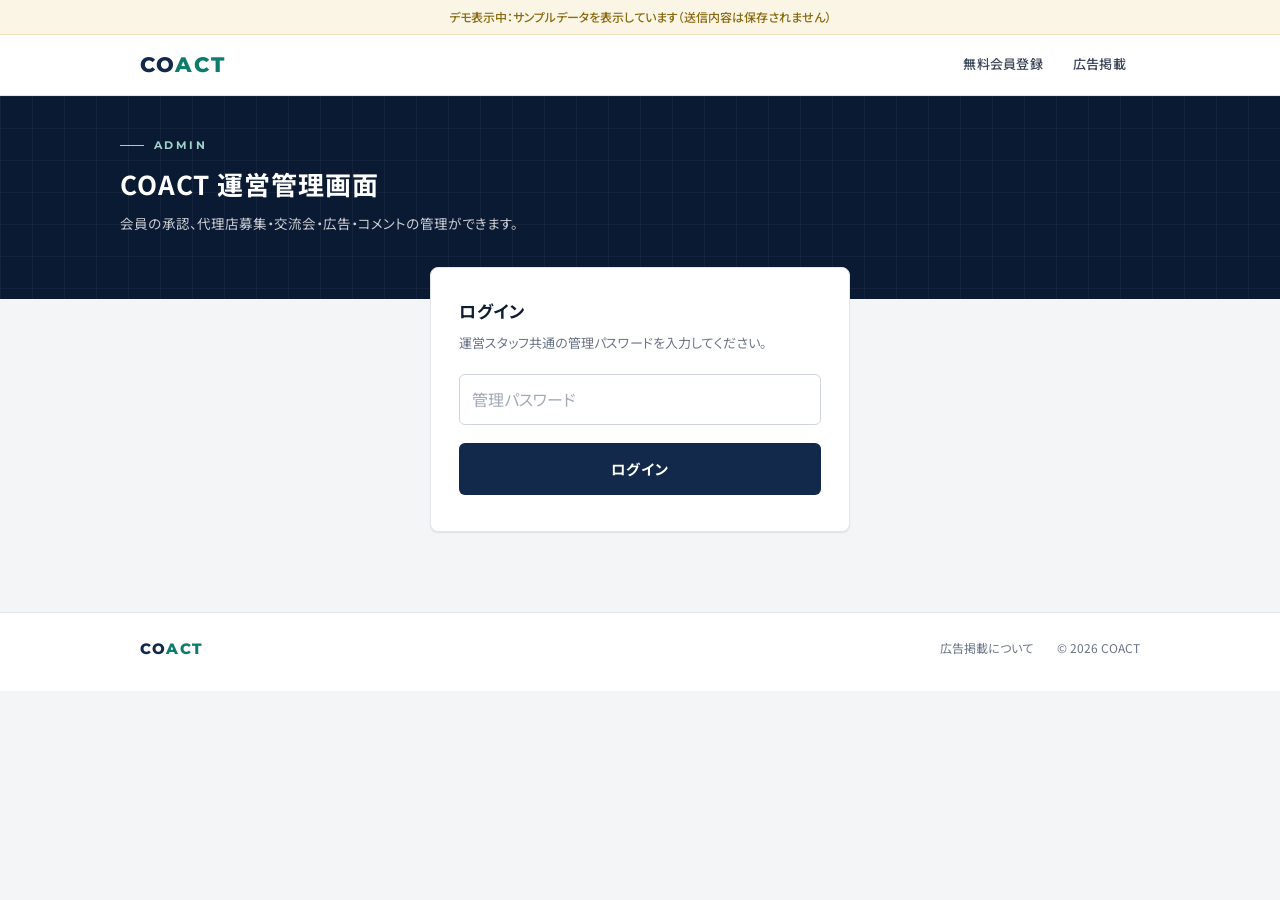
==== admin.html @ f1062503 "Initial commit: COACT member community pages Co-Authored-By: Claude Opus 5.5 <noreply@anthropic.com>" ====
<!DOCTYPE html>
<html lang="ja">
<head>
<meta charset="UTF-8">
<meta name="viewport" content="width=device-width, initial-scale=1.0">
<meta name="robots" content="noindex">
<title>COACT | 運営管理画面</title>
<link rel="preconnect" href="https://fonts.googleapis.com">
<link href="https://fonts.googleapis.com/css2?family=Noto+Sans+JP:wght@400;500;700;900&family=Montserrat:wght@700;800&display=swap" rel="stylesheet">
<link rel="stylesheet" href="common.css">
<style>
  .page-hero { background-color: var(--primary-deep); }
  .tabs { flex-wrap: wrap; }
  .tab { flex: 0 1 auto; }
  .tab__count { display: inline-block; min-width: 20px; font-size: 11px; background: var(--danger); color: #fff; border-radius: 9px; padding: 0 6px; margin-left: 6px; text-align: center; font-family: "Montserrat", sans-serif; }
  .toolbar { display: flex; gap: 10px; align-items: center; margin-bottom: 12px; flex-wrap: wrap; }
  .toolbar select, .toolbar input { width: auto; flex: 1; min-width: 140px; }
  .item { background: var(--surface); border: 1px solid var(--line); border-radius: var(--radius); margin-bottom: 8px; overflow: hidden; box-shadow: var(--shadow); }
  .item--pending { border-left: 3px solid #d9a81e; }
  .item__head { display: flex; gap: 12px; align-items: center; padding: 12px 14px; cursor: pointer; }
  .item__main { flex: 1; min-width: 0; }
  .item__title { font-size: 15px; font-weight: 700; color: var(--ink); overflow: hidden; text-overflow: ellipsis; white-space: nowrap; }
  .item__sub { font-size: 12px; color: var(--muted); overflow: hidden; text-overflow: ellipsis; white-space: nowrap; }
  .item__actions { display: flex; gap: 6px; flex-shrink: 0; }
  .item__body { display: none; border-top: 1px solid var(--line); padding: 16px 14px; background: #fbfcfe; }
  .item.open .item__body { display: block; }
  .item__body .field { margin-bottom: 12px; }
  .item__body textarea { min-height: 70px; }
  .entries { font-size: 13px; background: var(--surface); border: 1px solid var(--line); border-radius: var(--radius-sm); padding: 10px 12px; margin-bottom: 12px; }
  .entries li { margin-left: 18px; }
  .info { font-size: 13px; background: var(--surface); border: 1px solid var(--line); border-radius: var(--radius-sm); padding: 10px 12px; margin-bottom: 12px; white-space: pre-wrap; }
  @media (max-width: 560px) { .item__head { flex-wrap: wrap; } .item__actions { width: 100%; } .item__actions .btn { flex: 1; } }
</style>
</head>
<body>

<div class="page-hero"><div class="page-hero__inner">
  <div class="page-hero__kicker">ADMIN</div>
  <div class="page-hero__title">COACT 運営管理画面</div>
  <div class="page-hero__lead">会員の承認、代理店募集・交流会・広告・コメントの管理ができます。</div>
</div></div>

<div class="container">

  <div class="screen active" id="screen-login">
    <div class="panel" style="max-width:420px;margin:0 auto">
      <div class="panel__title">ログイン</div>
      <div class="panel__lead">運営スタッフ共通の管理パスワードを入力してください。</div>
      <form id="login-form">
        <div class="field"><input type="password" id="password" placeholder="管理パスワード" required autocomplete="current-password"></div>
        <button type="submit" class="btn btn--primary btn--block">ログイン</button>
        <div class="note" id="login-error" style="color:var(--accent-deep);margin-top:8px"></div>
      </form>
    </div>
  </div>

  <div class="screen" id="screen-main">
    <div class="tabs" id="tabs"></div>
    <div class="toolbar">
      <select id="status-filter"></select>
      <input type="text" id="search" placeholder="検索">
      <button type="button" class="btn btn--primary btn--small" id="new-btn" hidden><span data-icon="plus"></span>新規作成</button>
      <button type="button" class="btn btn--ghost btn--small" id="reload-btn">更新</button>
    </div>
    <div id="list"></div>
  </div>

</div>

<script src="common.js"></script>
<script>
renderHeader("");

const sel = (opts) => ({ type: "select", options: opts });
const TABS = [
  { key: "Members", label: "会員", idKey: "token", statuses: ["承認待ち", "公開", "非公開"], pending: "承認待ち", approve: "公開",
    title: o => `${o.name}（${o.company || "-"}）`, sub: o => [o.industry, o.area, o.email, o.phone].filter(Boolean).join("・"),
    fields: [
      ["name", "お名前"], ["company", "会社名・屋号"], ["title", "役職・肩書き"],
      ["industry", "業種", sel(INDUSTRIES)], ["area", "活動エリア"],
      ["business", "事業内容・お仕事内容", "textarea"], ["vision", "ビジョン", "textarea"],
      ["wantAsCustomer", "お客様として繋がりたい人", "textarea"], ["wantAsPartner", "協業・提携として繋がりたい人", "textarea"],
      ["connectedIndustries", "つながりのある業種"], ["agencyStance", "代理店について", sel(AGENCY_STANCES)],
      ["tagline", "ひとこと"], ["photoUrl", "写真URL"],
      ["email", "メールアドレス"], ["phone", "電話番号"], ["lineUrl", "LINE友だち追加URL"], ["lineQrUrl", "LINE QR画像URL"],
    ],
    info: o => `マイページURL：${location.origin}${location.pathname.replace(/admin\.html$/, "")}mypage.html?token=${o.token}` },
  { key: "AgencyPosts", label: "代理店募集", statuses: ["承認待ち", "公開", "募集終了", "非公開"], pending: "承認待ち", approve: "公開",
    title: o => o.title, sub: o => `${o.ownerName}（${o.ownerCompany || "-"}）・${o.industry}`,
    fields: [["title", "募集タイトル"], ["industry", "業種", sel(INDUSTRIES)], ["product", "商品・サービス内容", "textarea"], ["reward", "報酬・条件"],
      ["area", "募集エリア"], ["requirements", "求める代理店像"], ["description", "詳細・アピール", "textarea"]] },
  { key: "Events", label: "交流会・商談会", statuses: ["公開", "終了", "非公開"], creatable: true, defaultStatus: "非公開",
    title: o => o.title || "(無題)", sub: o => `${o.type}・${o.date}・申込${entriesOf(o.id).length}名${o.capacity ? "／定員" + o.capacity : ""}`,
    fields: [["type", "種類", sel(["交流会", "商談会", "セミナー", "その他"])], ["title", "タイトル"], ["date", "日時（例：2026-11-14 19:00〜21:00）"],
      ["place", "場所"], ["capacity", "定員（数字。空欄なら無制限）"], ["fee", "参加費"], ["description", "内容", "textarea"]] },
  { key: "Ads", label: "広告", statuses: ["掲載中", "停止"], creatable: true, defaultStatus: "停止",
    title: o => o.title || "(無題)", sub: o => `${o.advertiser}・掲載場所：${o.placement}`,
    fields: [["advertiser", "広告主名"], ["title", "見出し"], ["text", "紹介文", "textarea"], ["placement", "掲載場所", sel(["すべて", "会員一覧", "代理店", "交流会"])],
      ["linkUrl", "リンク先URL"], ["ctaLabel", "ボタンの文言（例：詳しく見る）"], ["imageUrl", "画像URL（下で画像を選ぶと自動で入ります）"]], image: true },
  { key: "AdRequests", label: "広告の申込", statuses: ["未対応", "対応中", "完了"], pending: "未対応",
    title: o => `${o.company}（${o.name}）`, sub: o => `${o.plan}・${o.email}・${o.phone}`,
    fields: [], info: o => `会社名：${o.company}\n担当者：${o.name}\nメール：${o.email}\n電話：${o.phone}\n希望の掲載場所：${o.plan}\n\n${o.message}` },
  { key: "Intros", label: "紹介依頼", statuses: ["未対応", "対応済"], pending: "未対応",
    title: o => `${o.fromName} → ${o.targetName}`, sub: o => `${fmtDate(o.timestamp)}・${o.message || "(メッセージなし)"}`,
    fields: [], info: o => introInfo(o) },
  { key: "Comments", label: "コメント", statuses: ["公開", "非公開"],
    title: o => o.body, sub: o => `投稿者：${o.authorName}（他の会員には匿名）・対象：${targetLabel(o.targetType, o.targetId)}・${fmtDate(o.timestamp)}`,
    fields: [] },
];

let password = "";
let db = {};
let tab = TABS[0];

try { password = sessionStorage.getItem("coactAdminPw") || ""; } catch (e) {}

const entriesOf = id => (db.EventEntries || []).filter(x => x.eventId === id && x.status === "参加");
const memberByToken = t => (db.Members || []).find(m => m.token === t);
function targetLabel(type, id) {
  if (type === "member") { const m = (db.Members || []).find(x => x.publicId === id); return "会員：" + (m ? m.name : id); }
  if (type === "agency") { const p = (db.AgencyPosts || []).find(x => x.id === id); return "代理店募集：" + (p ? p.title : id); }
  if (type === "event") { const e = (db.Events || []).find(x => x.id === id); return "イベント：" + (e ? e.title : id); }
  return type + ":" + id;
}
function introInfo(o) {
  const from = memberByToken(o.fromToken) || {};
  let to = {};
  if (o.targetType === "member") to = (db.Members || []).find(x => x.publicId === o.targetId) || {};
  if (o.targetType === "agency") { const p = (db.AgencyPosts || []).find(x => x.id === o.targetId); to = (p && memberByToken(p.ownerToken)) || {}; }
  return `【依頼した人】${from.name || o.fromName}（${from.company || "-"}）\n  ${from.email || ""} / ${from.phone || ""}\n` +
    `【相手】${to.name || o.targetName}（${to.company || "-"}）\n  ${to.email || ""} / ${to.phone || ""}\n` +
    `【対象】${targetLabel(o.targetType, o.targetId)}\n【メッセージ】${o.message || "(なし)"}`;
}

// ---- ログイン ----
document.getElementById("login-form").addEventListener("submit", async ev => {
  ev.preventDefault();
  password = document.getElementById("password").value;
  await load(true);
});

async function load(fromLogin) {
  try {
    const data = await apiGet("adminData", { password });
    if (!data || data.error) {
      document.getElementById("login-error").textContent = fromLogin ? "パスワードが違います" : "";
      showOnly("screen-login");
      return;
    }
    db = data;
    try { sessionStorage.setItem("coactAdminPw", password); } catch (e) {}
    renderTabs();
    renderList();
    if (!document.getElementById("screen-main").classList.contains("active")) showOnly("screen-main");
  } catch (e) {
    document.getElementById("login-error").textContent = "読み込みに失敗しました";
    showOnly("screen-login");
  }
}

// ---- タブ ----
function renderTabs() {
  document.getElementById("tabs").innerHTML = TABS.map(t => {
    const n = t.pending ? (db[t.key] || []).filter(o => o.status === t.pending).length : 0;
    return `<button type="button" class="tab ${t === tab ? "active" : ""}" data-key="${t.key}">${t.label}${n ? `<span class="tab__count">${n}</span>` : ""}</button>`;
  }).join("");
  const sf = document.getElementById("status-filter");
  sf.innerHTML = `<option value="">ステータス：すべて</option>` + tab.statuses.map(s => `<option>${s}</option>`).join("");
  document.getElementById("new-btn").hidden = !tab.creatable;
}
document.getElementById("tabs").addEventListener("click", ev => {
  const b = ev.target.closest("[data-key]");
  if (!b) return;
  tab = TABS.find(t => t.key === b.dataset.key);
  document.getElementById("search").value = "";
  renderTabs();
  renderList();
});
document.getElementById("status-filter").addEventListener("change", renderList);
document.getElementById("search").addEventListener("input", renderList);
document.getElementById("reload-btn").addEventListener("click", () => load());

// ---- 一覧 ----
const idOf = o => o[tab.idKey || "id"];

function fieldHtml([key, label, type], value) {
  const v = value == null ? "" : value;
  let control;
  if (type === "textarea") control = `<textarea name="${key}">${esc(v)}</textarea>`;
  else if (type && type.type === "select") control = `<select name="${key}"><option value=""></option>${type.options.map(o => `<option ${o === v ? "selected" : ""}>${esc(o)}</option>`).join("")}</select>`;
  else control = `<input type="text" name="${key}" value="${esc(v)}">`;
  return `<div class="field"><label class="field-label">${esc(label)}</label>${control}</div>`;
}

function itemHtml(o, isNew = false) {
  const id = isNew ? "" : idOf(o);
  const pending = tab.pending && o.status === tab.pending;
  const entries = tab.key === "Events" && !isNew ? entriesOf(o.id) : [];
  return `
    <div class="item ${pending ? "item--pending" : ""} ${isNew ? "open" : ""}" data-id="${esc(id)}">
      <div class="item__head" data-toggle>
        <div class="item__main">
          <div class="item__title">${esc(isNew ? "新規作成" : tab.title(o))}</div>
          <div class="item__sub">${esc(isNew ? "" : tab.sub(o))}</div>
        </div>
        <div class="item__actions">
          ${!isNew ? `<span class="badge ${pending ? "badge--warn" : ""}">${esc(o.status)}</span>` : ""}
          ${pending && tab.approve ? `<button type="button" class="btn btn--primary btn--small" data-quick="${tab.approve}">承認する</button>` : ""}
        </div>
      </div>
      <div class="item__body">
        ${tab.info && !isNew ? `<div class="info">${esc(tab.info(o))}</div>` : ""}
        ${tab.key === "Events" && !isNew ? `<div class="entries"><b>申込者（${entries.length}名）</b>${entries.length ? `<ul>${entries.map(x => { const m = memberByToken(x.memberToken) || {}; const contact = [m.email, m.phone].filter(Boolean).join(" / "); return `<li>${esc(x.memberName)}${contact ? "（" + esc(contact) + "）" : ""}${x.note ? "：" + esc(x.note) : ""} <button type="button" class="link-btn" style="padding:0;color:var(--danger)" data-cancel-entry="${esc(x.id)}">申込を取り消す</button></li>`; }).join("")}</ul>` : "<div>まだいません</div>"}</div>` : ""}
        <form data-form>
          ${fieldHtml(["status", "ステータス", sel(tab.statuses)], isNew ? tab.defaultStatus : o.status)}
          ${tab.fields.map(f => fieldHtml(f, o[f[0]])).join("")}
          ${tab.image ? `<div class="field"><label class="field-label">広告画像</label><input type="file" accept="image/*" data-image></div>` : ""}
          <div class="btn-row">
            ${isNew ? `<button type="button" class="btn btn--ghost btn--small" data-discard>やめる</button>` : ""}
            <button type="submit" class="btn btn--primary btn--small">保存する</button>
          </div>
        </form>
      </div>
    </div>`;
}

function renderList() {
  const status = document.getElementById("status-filter").value;
  const kw = document.getElementById("search").value.trim().toLowerCase();
  let rows = (db[tab.key] || []).slice().reverse(); // 新しい順
  if (tab.pending) rows.sort((a, b) => (b.status === tab.pending) - (a.status === tab.pending));
  rows = rows.filter(o => (!status || o.status === status) && (!kw || JSON.stringify(o).toLowerCase().includes(kw)));
  document.getElementById("list").innerHTML = rows.length ? rows.map(o => itemHtml(o)).join("") : `<div class="empty">データがありません</div>`;
}

document.getElementById("new-btn").addEventListener("click", () => {
  document.getElementById("list").insertAdjacentHTML("afterbegin", itemHtml({}, true));
});

async function save(id, fields, imageDataUrl) {
  await apiPost("adminSave", { password, sheet: tab.key, id, data: JSON.stringify(fields), imageDataUrl });
  await load();
  toast("保存しました");
}

document.getElementById("list").addEventListener("click", async ev => {
  const item = ev.target.closest(".item");
  if (!item) return;
  const quick = ev.target.closest("[data-quick]");
  if (quick) {
    ev.stopPropagation();
    quick.disabled = true;
    await save(item.dataset.id, { status: quick.dataset.quick });
    return;
  }
  const cancelEntry = ev.target.closest("[data-cancel-entry]");
  if (cancelEntry) {
    // 会員からキャンセルの連絡があったときに運営が取り消す
    if (!confirm("この申込を取り消しますか？")) return;
    await apiPost("adminSave", { password, sheet: "EventEntries", id: cancelEntry.dataset.cancelEntry, data: JSON.stringify({ status: "キャンセル" }) });
    await load();
    toast("申込を取り消しました");
    return;
  }
  if (ev.target.closest("[data-discard]")) { item.remove(); return; }
  if (ev.target.closest("[data-toggle]")) item.classList.toggle("open");
});

document.getElementById("list").addEventListener("submit", async ev => {
  ev.preventDefault();
  const form = ev.target;
  const item = form.closest(".item");
  const fields = {};
  form.querySelectorAll("[name]").forEach(el => fields[el.name] = el.value.trim());
  const file = form.querySelector("[data-image]");
  const imageDataUrl = file && file.files[0] ? await readImageAsDataUrl(file.files[0], 1200) : undefined;
  form.querySelector("[type=submit]").disabled = true;
  await save(item.dataset.id, fields, imageDataUrl);
});

if (password) load(); else showOnly("screen-login");
</script>
</body>
</html>
---- common.css ----
/* COACT 共通スタイル（全ページ共通） */
* { margin: 0; padding: 0; box-sizing: border-box; }
:root {
  --bg: #f4f5f7;
  --surface: #ffffff;
  --ink: #0f1d33;
  --ink-soft: #3a4556;
  --muted: #6b7486;
  --line: #e2e5ea;
  --line-strong: #cfd4dc;
  --primary: #13294b;
  --primary-deep: #0a1a33;
  --primary-soft: #eef1f6;
  --accent: #0e7c6b;
  --accent-deep: #0a6155;
  --accent-soft: #e8f3f1;
  --warn-soft: #fbf5e6;
  --warn: #8a6a12;
  --danger: #b3261e;
  --radius: 8px;
  --radius-sm: 6px;
  --shadow: 0 1px 2px rgba(15,29,51,.06), 0 1px 1px rgba(15,29,51,.03);
}
html { -webkit-text-size-adjust: 100%; }
body {
  font-family: "Noto Sans JP", sans-serif;
  background: var(--bg);
  color: var(--ink-soft);
  line-height: 1.8;
  font-size: 15px;
  -webkit-font-smoothing: antialiased;
  font-feature-settings: "palt";
}
a { color: var(--accent-deep); }
img { max-width: 100%; display: block; }
[hidden] { display: none !important; }
.icon { width: 1em; height: 1em; flex-shrink: 0; vertical-align: -0.125em; }

/* ---- ヘッダー ---- */
.header { background: var(--surface); border-bottom: 1px solid var(--line); position: sticky; top: 0; z-index: 20; }
.header__inner { max-width: 1040px; margin: 0 auto; padding: 0 20px; height: 60px; display: flex; align-items: center; gap: 24px; }
.logo { font-family: "Montserrat", sans-serif; font-weight: 800; font-size: 21px; letter-spacing: .08em; text-decoration: none; color: var(--primary); line-height: 1; }
.logo span { color: var(--accent); }
.nav { display: flex; gap: 2px; overflow-x: auto; margin-left: auto; height: 100%; scrollbar-width: none; }
.nav::-webkit-scrollbar { display: none; }
.nav a { display: flex; align-items: center; white-space: nowrap; font-size: 13px; font-weight: 500; color: var(--ink-soft); text-decoration: none; padding: 0 14px; border-bottom: 2px solid transparent; letter-spacing: .02em; }
.nav a:hover { color: var(--primary); }
.nav a.active { color: var(--primary); font-weight: 700; border-bottom-color: var(--primary); }
@media (max-width: 680px) {
  .header__inner { flex-wrap: wrap; height: auto; padding: 12px 16px 0; gap: 4px; }
  .nav { margin-left: -14px; width: calc(100% + 28px); height: 40px; }
}

.demo-banner { background: var(--warn-soft); color: var(--warn); font-size: 12px; font-weight: 500; text-align: center; padding: 6px 16px; border-bottom: 1px solid #efe3bf; }

/* ---- ページタイトル ---- */
.page-hero {
  background-color: var(--primary);
  background-image:
    linear-gradient(rgba(255,255,255,.04) 1px, transparent 1px),
    linear-gradient(90deg, rgba(255,255,255,.04) 1px, transparent 1px);
  background-size: 32px 32px;
  color: #fff;
  padding: 40px 20px 64px;
}
.page-hero__inner { max-width: 1040px; margin: 0 auto; }
.page-hero__kicker { display: flex; align-items: center; gap: 10px; font-family: "Montserrat", sans-serif; font-size: 11px; font-weight: 700; letter-spacing: .22em; color: #9fd3c9; margin-bottom: 10px; }
.page-hero__kicker::before { content: ""; width: 24px; height: 1px; background: currentColor; }
.page-hero__title { font-size: 26px; font-weight: 700; line-height: 1.45; letter-spacing: .04em; margin-bottom: 8px; }
.page-hero__lead { font-size: 13.5px; color: rgba(255,255,255,.78); max-width: 640px; }

.container { max-width: 1040px; margin: -32px auto 0; padding: 0 20px 80px; position: relative; }
.container--narrow { max-width: 760px; }
@media (max-width: 680px) { .container { padding: 0 16px 64px; } .page-hero { padding: 32px 16px 56px; } .page-hero__title { font-size: 22px; } }

.screen { display: none; }
.screen.active { display: block; }

/* ---- カード・パネル ---- */
.panel { background: var(--surface); border: 1px solid var(--line); border-radius: var(--radius); padding: 28px; box-shadow: var(--shadow); margin-bottom: 20px; }
@media (max-width: 680px) { .panel { padding: 22px 18px; } }
.panel__title { font-size: 17px; font-weight: 700; color: var(--ink); margin-bottom: 4px; letter-spacing: .03em; }
.panel__lead { font-size: 13px; color: var(--muted); margin-bottom: 20px; }

.state-card { background: var(--surface); border: 1px solid var(--line); border-radius: var(--radius); padding: 48px 24px; text-align: center; box-shadow: var(--shadow); }
.state-card__icon { width: 44px; height: 44px; margin: 0 auto 14px; border-radius: 50%; background: var(--primary-soft); color: var(--primary); display: flex; align-items: center; justify-content: center; font-size: 20px; }
.state-card__icon--done { background: var(--accent-soft); color: var(--accent); }
.state-card__title { font-size: 17px; font-weight: 700; color: var(--ink); margin-bottom: 6px; }
.state-card__body { font-size: 13.5px; }
.spinner { width: 28px; height: 28px; margin: 0 auto 14px; border: 2.5px solid var(--line); border-top-color: var(--primary); border-radius: 50%; animation: spin .8s linear infinite; }
@keyframes spin { to { transform: rotate(360deg); } }

/* ---- フォーム ---- */
.form-section { margin-bottom: 32px; }
.form-section__title { display: flex; align-items: center; gap: 10px; font-size: 13px; font-weight: 700; color: var(--primary); letter-spacing: .06em; padding-bottom: 10px; border-bottom: 1px solid var(--line); margin-bottom: 18px; }
.form-section__num { font-family: "Montserrat", sans-serif; font-size: 12px; color: var(--accent); }
.field { margin-bottom: 18px; }
.field-label { display: block; font-size: 13.5px; font-weight: 700; color: var(--ink); margin-bottom: 6px; }
.req, .opt { display: inline-block; font-size: 10.5px; font-weight: 500; border-radius: 3px; padding: 0 6px; margin-left: 8px; vertical-align: 1px; line-height: 1.7; }
.req { background: var(--primary); color: #fff; }
.opt { border: 1px solid var(--line-strong); color: var(--muted); }
.field-help { font-size: 12px; color: var(--muted); margin-top: 5px; }
input[type=text], input[type=email], input[type=tel], input[type=url], input[type=password], input[type=number], select, textarea {
  width: 100%; font: inherit; font-size: 16px; color: var(--ink);
  background: var(--surface); border: 1px solid var(--line-strong); border-radius: var(--radius-sm); padding: 10px 12px;
}
textarea { min-height: 100px; resize: vertical; line-height: 1.7; }
input::placeholder, textarea::placeholder { color: #a3aab6; }
input:focus, select:focus, textarea:focus { outline: none; border-color: var(--primary); box-shadow: 0 0 0 3px rgba(19,41,75,.12); }

.image-field { display: flex; align-items: center; gap: 14px; }
.image-field__preview { width: 72px; height: 72px; border-radius: var(--radius-sm); background: var(--bg); border: 1px dashed var(--line-strong); display: flex; align-items: center; justify-content: center; overflow: hidden; color: var(--muted); font-size: 22px; flex-shrink: 0; }
.image-field__preview img { width: 100%; height: 100%; object-fit: cover; }
.image-field__actions { display: flex; gap: 8px; flex-wrap: wrap; }
.image-field--large { align-items: flex-end; }
.image-field--large .image-field__preview { width: 160px; height: 120px; font-size: 28px; }
@media (max-width: 480px) { .image-field--large { flex-direction: column; align-items: flex-start; } .image-field--large .image-field__preview { width: 100%; height: auto; aspect-ratio: 4 / 3; } }

/* ---- ボタン ---- */
.btn { display: inline-flex; align-items: center; justify-content: center; gap: 8px; font: inherit; font-size: 14.5px; font-weight: 700; letter-spacing: .04em; border: 1px solid transparent; border-radius: var(--radius-sm); padding: 12px 24px; cursor: pointer; text-decoration: none; transition: background .15s, border-color .15s, color .15s; }
.btn:disabled { opacity: .5; cursor: default; }
.btn--primary { background: var(--primary); color: #fff; }
.btn--primary:hover { background: var(--primary-deep); }
.btn--accent { background: var(--accent); color: #fff; }
.btn--accent:hover { background: var(--accent-deep); }
.btn--ghost { background: var(--surface); color: var(--ink-soft); border-color: var(--line-strong); }
.btn--ghost:hover { border-color: var(--primary); color: var(--primary); }
.btn--small { font-size: 13px; padding: 8px 14px; letter-spacing: .02em; }
.btn--block { width: 100%; }
.btn-row { display: flex; gap: 10px; flex-wrap: wrap; }
.btn-row .btn { flex: 1; min-width: 140px; }

/* ---- タブ・絞り込み ---- */
.chips { display: flex; gap: 6px; overflow-x: auto; padding-bottom: 4px; margin-bottom: 16px; scrollbar-width: thin; }
.chip { white-space: nowrap; font: inherit; font-size: 13px; font-weight: 500; color: var(--ink-soft); background: var(--surface); border: 1px solid var(--line-strong); border-radius: var(--radius-sm); padding: 6px 12px; cursor: pointer; }
.chip:hover { border-color: var(--primary); }
.chip.active { background: var(--primary); border-color: var(--primary); color: #fff; }
.chip__count { font-family: "Montserrat", sans-serif; font-size: 11px; opacity: .65; margin-left: 6px; }
.tabs { display: flex; gap: 0; background: var(--surface); border: 1px solid var(--line); border-radius: var(--radius); margin-bottom: 20px; overflow-x: auto; box-shadow: var(--shadow); }
.tab { flex: 1; white-space: nowrap; font: inherit; font-size: 13.5px; font-weight: 500; color: var(--muted); background: none; border: none; border-bottom: 2px solid transparent; padding: 14px 16px; cursor: pointer; }
.tab:hover { color: var(--primary); }
.tab.active { color: var(--primary); font-weight: 700; border-bottom-color: var(--primary); }

.filters { display: grid; grid-template-columns: 1fr 1.6fr; gap: 10px; margin-bottom: 12px; }
@media (max-width: 680px) { .filters { grid-template-columns: 1fr; } }

/* ---- バッジ ---- */
.badge { display: inline-flex; align-items: center; gap: 4px; font-size: 11.5px; font-weight: 500; border-radius: 3px; padding: 1px 8px; background: var(--primary-soft); color: var(--primary); line-height: 1.7; }
.badge--accent { background: var(--accent-soft); color: var(--accent-deep); }
.badge--gray { background: transparent; color: var(--muted); padding-left: 0; }
.badge--warn { background: var(--warn-soft); color: var(--warn); }
.badge--outline { background: transparent; border: 1px solid var(--line-strong); color: var(--ink-soft); }

/* ---- 会員カード ---- */
.grid { display: grid; grid-template-columns: repeat(auto-fill, minmax(min(300px, 100%), 1fr)); gap: 16px; }
.mcard { min-width: 0; }
.mcard { background: var(--surface); border: 1px solid var(--line); border-radius: var(--radius); overflow: hidden; box-shadow: var(--shadow); display: flex; flex-direction: column; transition: border-color .15s; }
.mcard:hover { border-color: var(--line-strong); }
.mcard__photo { aspect-ratio: 4 / 3; background: linear-gradient(160deg, #eef1f6 0%, #dde3ec 100%); display: flex; align-items: center; justify-content: center; overflow: hidden; border-bottom: 1px solid var(--line); }
.mcard__photo img { width: 100%; height: 100%; object-fit: cover; }
.mcard__initial { width: 88px; height: 88px; border-radius: 50%; background: var(--surface); color: var(--primary); display: flex; align-items: center; justify-content: center; font-size: 34px; font-weight: 700; box-shadow: var(--shadow); }
.mcard__head { padding: 16px 20px 12px; }
.clamp-2, .clamp-3 { display: -webkit-box; -webkit-box-orient: vertical; overflow: hidden; }
.clamp-2 { -webkit-line-clamp: 2; }
.clamp-3 { -webkit-line-clamp: 3; }
.mcard__name { font-size: 16.5px; font-weight: 700; color: var(--ink); line-height: 1.4; letter-spacing: .03em; }
.mcard__org { font-size: 12.5px; color: var(--muted); line-height: 1.5; }
.mcard__tags { display: flex; flex-wrap: wrap; gap: 6px; padding: 0 20px; }
.mcard__tagline { font-size: 13.5px; color: var(--ink); padding: 14px 20px 0; margin: 0; border: none; }
.mcard__tagline::before { content: ""; display: block; width: 20px; height: 2px; background: var(--accent); margin-bottom: 8px; }
.mcard__body { padding: 14px 20px 0; }
.mcard__details { display: none; }
.mcard.open .mcard__details { display: block; }
.mcard.open .mcard__summary { display: none; }
.mcard__details { border-top: 1px solid var(--line); padding-top: 14px; margin-bottom: 4px; }
.mcard__text--empty { color: #a3aab6; }
.mcard__row { margin-bottom: 12px; }
.mcard__label { font-size: 11px; font-weight: 700; color: var(--muted); letter-spacing: .06em; margin-bottom: 1px; }
.mcard__text { font-size: 13.5px; white-space: pre-wrap; word-break: break-word; }
.mcard__foot { margin-top: auto; padding: 14px 20px 18px; display: flex; gap: 8px; flex-wrap: wrap; border-top: 1px solid var(--line); }
.mcard__foot .btn { flex: 1 1 auto; white-space: nowrap; }
.mcard__body + .mcard__foot { margin-top: auto; }
.link-btn { display: inline-flex; align-items: center; gap: 4px; font: inherit; font-size: 12.5px; font-weight: 700; color: var(--primary); background: none; border: none; cursor: pointer; padding: 0 0 12px; }

/* ---- 広告カード ---- */
.adcard { background: var(--surface); border: 1px solid var(--line); border-radius: var(--radius); overflow: hidden; position: relative; display: flex; flex-direction: column; box-shadow: var(--shadow); }
.adcard__badge { position: absolute; top: 12px; right: 12px; font-family: "Montserrat", sans-serif; font-size: 10px; font-weight: 700; letter-spacing: .12em; color: var(--muted); border: 1px solid var(--line-strong); background: var(--surface); border-radius: 3px; padding: 0 6px; }
.adcard__img { width: 100%; aspect-ratio: 16 / 9; object-fit: cover; background: var(--bg); }
.adcard__body { padding: 20px; }
.adcard__advertiser { font-size: 11.5px; font-weight: 500; color: var(--muted); margin-bottom: 4px; }
.adcard__title { font-size: 16px; font-weight: 700; color: var(--ink); margin-bottom: 6px; line-height: 1.55; padding-right: 32px; }
.adcard__text { font-size: 13px; white-space: pre-wrap; margin-bottom: 14px; }
.adbanner { margin-bottom: 20px; }
.adbanner .adcard { flex-direction: row; }
.adbanner .adcard__img { width: 34%; aspect-ratio: auto; }
.adbanner .adcard__body { display: flex; flex-direction: column; justify-content: center; align-items: flex-start; }
@media (max-width: 680px) { .adbanner .adcard { flex-direction: column; } .adbanner .adcard__img { width: 100%; aspect-ratio: 16/9; } }

/* ---- コメント ---- */
.comments { border-top: 1px solid var(--line); background: #fafbfc; padding: 14px 20px 16px; display: none; }
.comments.open { display: block; }
.comment { border-left: 2px solid var(--line-strong); padding: 2px 0 2px 12px; margin-bottom: 12px; }
.comment__meta { font-size: 11px; color: var(--muted); }
.comment__body { font-size: 13.5px; white-space: pre-wrap; word-break: break-word; color: var(--ink); }
.comment--mine { border-left-color: var(--accent); }
.comments__empty { font-size: 12.5px; color: var(--muted); margin-bottom: 10px; }
.comments__form textarea { min-height: 64px; font-size: 14px; }
.comments__form .btn { margin-top: 8px; }
.comments__note { font-size: 11px; color: var(--muted); margin-top: 6px; }

/* ---- モーダル ---- */
.modal { position: fixed; inset: 0; background: rgba(10,26,51,.55); display: none; align-items: center; justify-content: center; padding: 16px; z-index: 50; }
.modal.open { display: flex; }
.modal__box { background: var(--surface); border-radius: var(--radius); padding: 28px 24px; width: 100%; max-width: 480px; max-height: 90vh; overflow-y: auto; box-shadow: 0 20px 48px rgba(10,26,51,.25); }
.modal__title { font-size: 17px; font-weight: 700; color: var(--ink); margin-bottom: 6px; }
.modal__lead { font-size: 13px; color: var(--muted); margin-bottom: 16px; }
.steps { list-style: none; counter-reset: step; margin-bottom: 16px; border: 1px solid var(--line); border-radius: var(--radius-sm); padding: 12px 14px; background: #fafbfc; }
.steps li { counter-increment: step; font-size: 12.5px; display: flex; gap: 10px; }
.steps li + li { margin-top: 4px; }
.steps li::before { content: counter(step); font-family: "Montserrat", sans-serif; font-weight: 700; font-size: 11px; color: #fff; background: var(--primary); width: 18px; height: 18px; border-radius: 50%; display: inline-flex; align-items: center; justify-content: center; flex-shrink: 0; margin-top: 3px; }

.toast { position: fixed; left: 50%; bottom: 24px; transform: translateX(-50%) translateY(20px); background: var(--ink); color: #fff; font-size: 13.5px; font-weight: 500; padding: 12px 20px; border-radius: var(--radius-sm); opacity: 0; transition: all .25s; z-index: 60; pointer-events: none; max-width: calc(100% - 32px); text-align: center; box-shadow: 0 8px 24px rgba(10,26,51,.25); }
.toast.show { opacity: 1; transform: translateX(-50%) translateY(0); }

.footer { border-top: 1px solid var(--line); background: var(--surface); }
.footer__inner { max-width: 1040px; margin: 0 auto; padding: 24px 20px 32px; display: flex; justify-content: space-between; align-items: center; gap: 12px; flex-wrap: wrap; font-size: 12px; color: var(--muted); }
.footer__inner a { color: var(--muted); text-decoration: none; }
.footer__inner a:hover { color: var(--primary); }
.footer .logo { font-size: 15px; }
.note { font-size: 12px; color: var(--muted); }
.empty { text-align: center; color: var(--muted); font-size: 13.5px; padding: 40px 0; background: var(--surface); border: 1px dashed var(--line-strong); border-radius: var(--radius); }
.result-count { font-size: 12.5px; color: var(--muted); }
.result-count b { font-family: "Montserrat", sans-serif; color: var(--ink); font-size: 15px; margin-right: 2px; }
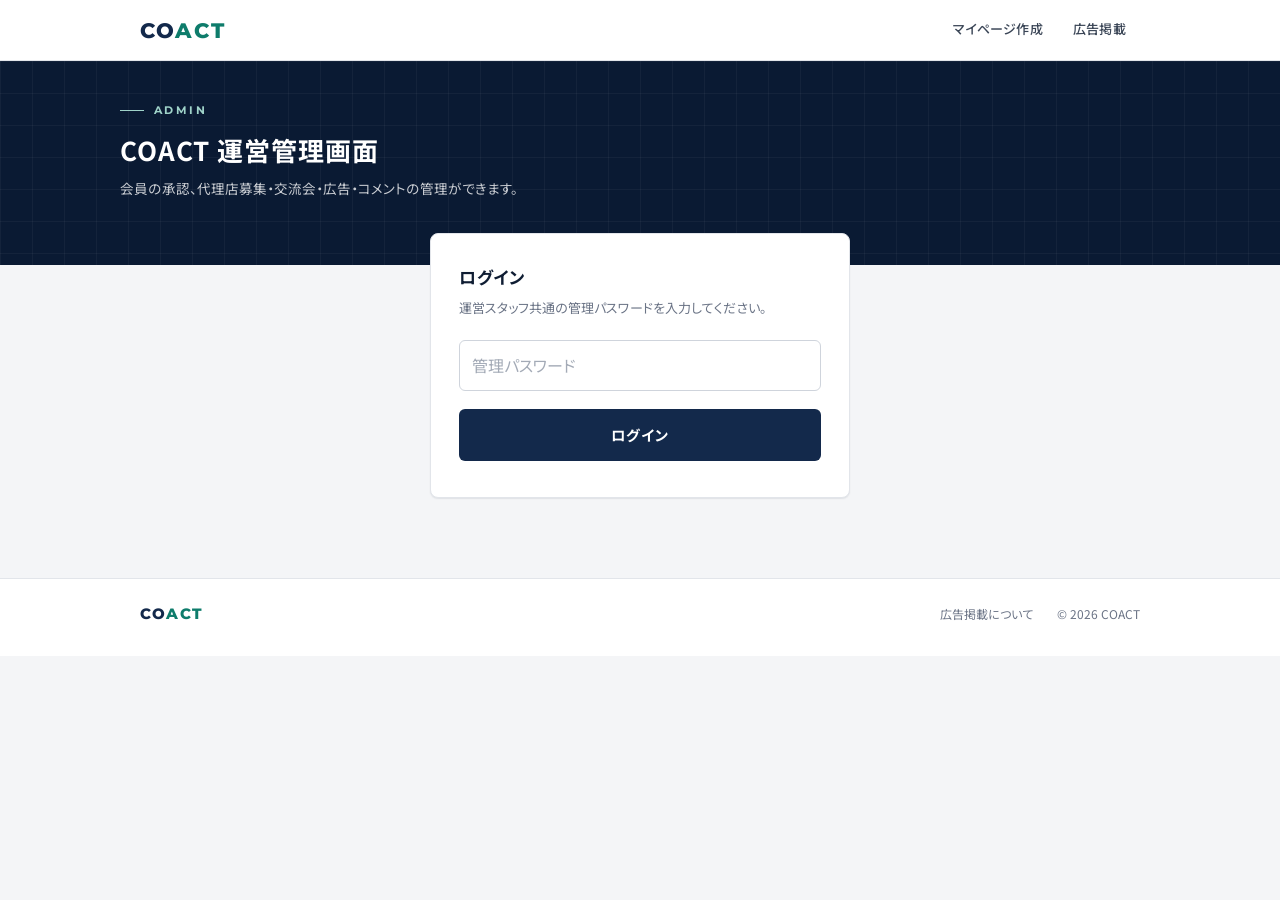
==== commit 22cfa04d: "Add approval flow for event applications managed from admin Co-Authored-By: Claude Opus 5.5 <noreply" ====
--- a/admin.html
+++ b/admin.html
@@ -90,9 +90,16 @@
     fields: [["title", "募集タイトル"], ["industry", "業種", sel(INDUSTRIES)], ["product", "商品・サービス内容", "textarea"], ["reward", "報酬・条件"],
       ["area", "募集エリア"], ["requirements", "求める代理店像"], ["description", "詳細・アピール", "textarea"]] },
   { key: "Events", label: "交流会・商談会", statuses: ["公開", "終了", "非公開"], creatable: true, defaultStatus: "非公開",
-    title: o => o.title || "(無題)", sub: o => `${o.type}・${o.date}・申込${entriesOf(o.id).length}名${o.capacity ? "／定員" + o.capacity : ""}`,
+    title: o => o.title || "(無題)", sub: o => `${o.type}・${o.date}・参加確定${entriesOf(o.id, "参加確定").length}名／承認待ち${entriesOf(o.id, "承認待ち").length}名${o.capacity ? "／定員" + o.capacity : ""}`,
     fields: [["type", "種類", sel(["交流会", "商談会", "セミナー", "その他"])], ["title", "タイトル"], ["date", "日時（例：2026-11-14 19:00〜21:00）"],
       ["place", "場所"], ["capacity", "定員（数字。空欄なら無制限）"], ["fee", "参加費"], ["description", "内容", "textarea"]] },
+  { key: "EventEntries", label: "イベント申込", statuses: ["承認待ち", "参加確定", "お断り", "キャンセル"], pending: "承認待ち",
+    quicks: [["参加確定", "参加を確定する", "btn--primary"], ["お断り", "お断りする", "btn--ghost"]],
+    title: o => `${o.memberName} → ${eventTitle(o.eventId)}`,
+    sub: o => { const m = memberByToken(o.memberToken) || {}; return [`申込日 ${fmtDate(o.timestamp)}`, m.email, m.phone].filter(Boolean).join("・"); },
+    fields: [["note", "運営メモ", "textarea"]],
+    info: o => { const m = memberByToken(o.memberToken) || {}; const e = (db.Events || []).find(x => x.id === o.eventId) || {};
+      return `【イベント】${e.title || "(削除済み)"}\n  ${e.date || ""}／${e.place || ""}／参加費 ${e.fee || "無料"}\n【申込者】${o.memberName}（${m.company || "-"}）\n  ${[m.email, m.phone].filter(Boolean).join(" / ")}\n\n「参加確定」「お断り」にすると、本人にメールでお知らせします。`; } },
   { key: "Ads", label: "広告", statuses: ["掲載中", "停止"], creatable: true, defaultStatus: "停止",
     title: o => o.title || "(無題)", sub: o => `${o.advertiser}・掲載場所：${o.placement}`,
     fields: [["advertiser", "広告主名"], ["title", "見出し"], ["text", "紹介文", "textarea"], ["placement", "掲載場所", sel(["すべて", "会員一覧", "代理店", "交流会"])],
@@ -114,7 +121,9 @@
 
 try { password = sessionStorage.getItem("coactAdminPw") || ""; } catch (e) {}
 
-const entriesOf = id => (db.EventEntries || []).filter(x => x.eventId === id && x.status === "参加");
+// イベントの申込一覧（status を指定しない場合は承認待ち＋参加確定）
+const entriesOf = (id, status) => (db.EventEntries || []).filter(x => x.eventId === id && (status ? x.status === status : ["承認待ち", "参加確定"].includes(x.status)));
+const eventTitle = id => ((db.Events || []).find(e => e.id === id) || {}).title || "(削除されたイベント)";
 const memberByToken = t => (db.Members || []).find(m => m.token === t);
 function targetLabel(type, id) {
   if (type === "member") { const m = (db.Members || []).find(x => x.publicId === id); return "会員：" + (m ? m.name : id); }
@@ -192,6 +201,22 @@
   return `<div class="field"><label class="field-label">${esc(label)}</label>${control}</div>`;
 }
 
+// イベントの中に表示する申込者一覧（ここからも確定・お断り・取り消しができる）
+function entriesHtml(entries) {
+  const actions = x => {
+    const btn = (status, label, color) => `<button type="button" class="link-btn" style="padding:0 0 0 10px;${color ? "color:" + color : ""}" data-entry-id="${esc(x.id)}" data-entry-status="${status}">${label}</button>`;
+    return x.status === "承認待ち"
+      ? btn("参加確定", "参加を確定する") + btn("お断り", "お断りする", "var(--muted)")
+      : btn("キャンセル", "申込を取り消す", "var(--danger)");
+  };
+  const rows = entries.map(x => {
+    const m = memberByToken(x.memberToken) || {};
+    const contact = [m.email, m.phone].filter(Boolean).join(" / ");
+    return `<li><span class="badge ${x.status === "承認待ち" ? "badge--warn" : "badge--accent"}">${esc(x.status)}</span> ${esc(x.memberName)}${contact ? "（" + esc(contact) + "）" : ""}${actions(x)}</li>`;
+  }).join("");
+  return `<div class="entries"><b>申込者（${entries.length}名）</b>${rows ? `<ul>${rows}</ul>` : "<div>まだいません</div>"}</div>`;
+}
+
 function itemHtml(o, isNew = false) {
   const id = isNew ? "" : idOf(o);
   const pending = tab.pending && o.status === tab.pending;
@@ -205,12 +230,13 @@
         </div>
         <div class="item__actions">
           ${!isNew ? `<span class="badge ${pending ? "badge--warn" : ""}">${esc(o.status)}</span>` : ""}
-          ${pending && tab.approve ? `<button type="button" class="btn btn--primary btn--small" data-quick="${tab.approve}">承認する</button>` : ""}
+          ${pending ? (tab.quicks || (tab.approve ? [[tab.approve, "承認する", "btn--primary"]] : []))
+            .map(([status, label, cls]) => `<button type="button" class="btn ${cls} btn--small" data-quick="${status}">${label}</button>`).join("") : ""}
         </div>
       </div>
       <div class="item__body">
         ${tab.info && !isNew ? `<div class="info">${esc(tab.info(o))}</div>` : ""}
-        ${tab.key === "Events" && !isNew ? `<div class="entries"><b>申込者（${entries.length}名）</b>${entries.length ? `<ul>${entries.map(x => { const m = memberByToken(x.memberToken) || {}; const contact = [m.email, m.phone].filter(Boolean).join(" / "); return `<li>${esc(x.memberName)}${contact ? "（" + esc(contact) + "）" : ""}${x.note ? "：" + esc(x.note) : ""} <button type="button" class="link-btn" style="padding:0;color:var(--danger)" data-cancel-entry="${esc(x.id)}">申込を取り消す</button></li>`; }).join("")}</ul>` : "<div>まだいません</div>"}</div>` : ""}
+        ${tab.key === "Events" && !isNew ? entriesHtml(entries) : ""}
         <form data-form>
           ${fieldHtml(["status", "ステータス", sel(tab.statuses)], isNew ? tab.defaultStatus : o.status)}
           ${tab.fields.map(f => fieldHtml(f, o[f[0]])).join("")}
@@ -253,13 +279,19 @@
     await save(item.dataset.id, { status: quick.dataset.quick });
     return;
   }
-  const cancelEntry = ev.target.closest("[data-cancel-entry]");
-  if (cancelEntry) {
-    // 会員からキャンセルの連絡があったときに運営が取り消す
-    if (!confirm("この申込を取り消しますか？")) return;
-    await apiPost("adminSave", { password, sheet: "EventEntries", id: cancelEntry.dataset.cancelEntry, data: JSON.stringify({ status: "キャンセル" }) });
+  const entryBtn = ev.target.closest("[data-entry-status]");
+  if (entryBtn) {
+    // イベントの中の申込者一覧から、確定・お断り・取り消しを行う
+    const status = entryBtn.dataset.entryStatus;
+    const messages = { "参加確定": "参加を確定しますか？（本人に確定メールが届きます）", "お断り": "この申込をお断りしますか？（本人にお知らせメールが届きます）", "キャンセル": "この申込を取り消しますか？" };
+    if (!confirm(messages[status])) return;
+    entryBtn.disabled = true;
+    await apiPost("adminSave", { password, sheet: "EventEntries", id: entryBtn.dataset.entryId, data: JSON.stringify({ status }) });
+    const openId = item.dataset.id;
     await load();
-    toast("申込を取り消しました");
+    const reopened = document.querySelector(`.item[data-id="${CSS.escape(openId)}"]`);
+    if (reopened) reopened.classList.add("open");
+    toast("更新しました");
     return;
   }
   if (ev.target.closest("[data-discard]")) { item.remove(); return; }
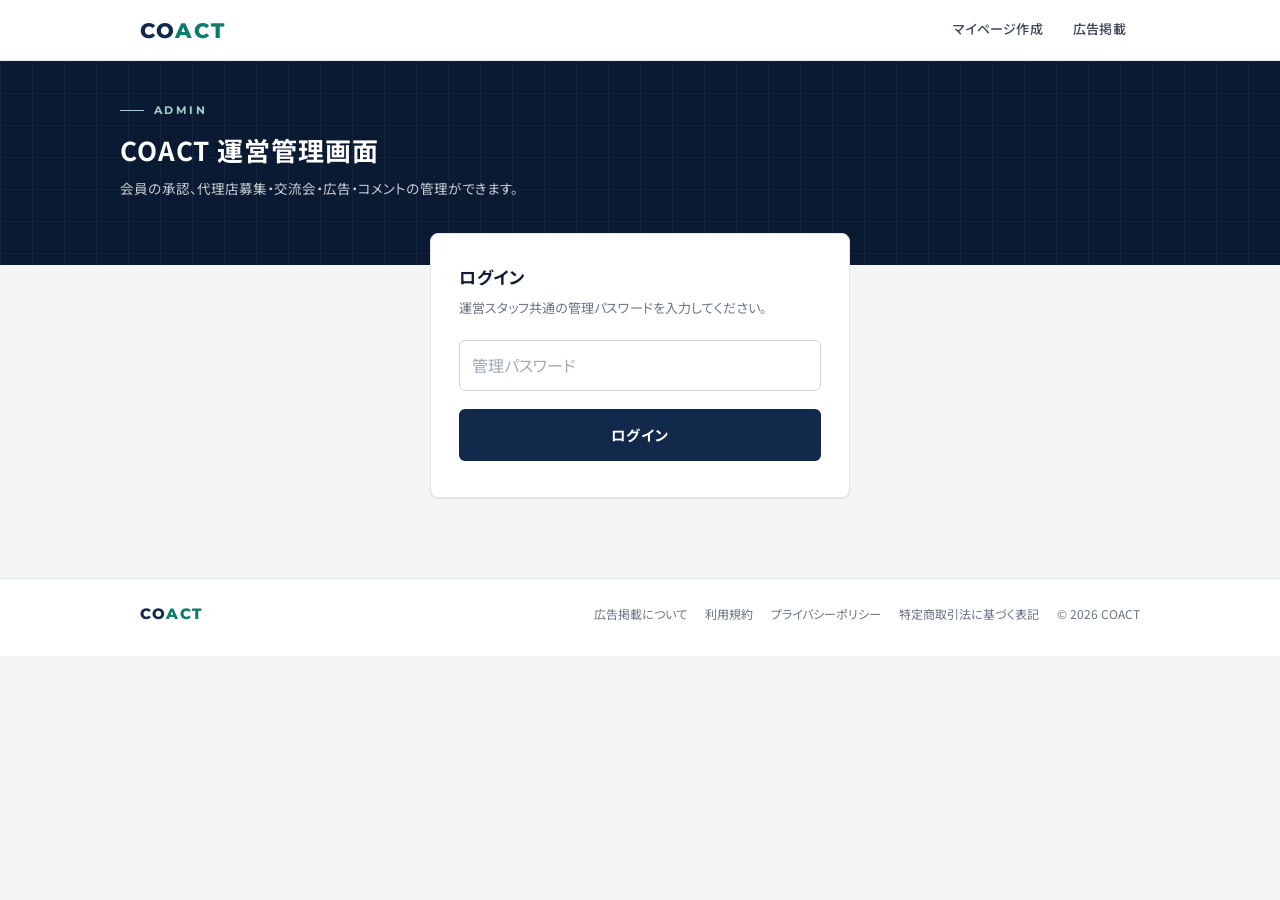
==== commit a30810d1: "Automate member-to-member connections and add legal pages - 繋がりたい now goes straight to the other mem" ====
--- a/admin.html
+++ b/admin.html
@@ -82,7 +82,8 @@
       ["wantAsCustomer", "お客様として繋がりたい人", "textarea"], ["wantAsPartner", "協業・提携として繋がりたい人", "textarea"],
       ["connectedIndustries", "つながりのある業種"], ["agencyStance", "代理店について", sel(AGENCY_STANCES)],
       ["tagline", "ひとこと"], ["photoUrl", "写真URL"],
-      ["email", "メールアドレス"], ["phone", "電話番号"], ["lineUrl", "LINE友だち追加URL"], ["lineQrUrl", "LINE QR画像URL"],
+      ["couponCode", "クーポンコード"], ["couponDetail", "クーポンの割引内容・使い方", "textarea"],
+      ["email", "メールアドレス"], ["phone", "電話番号"], ["lineUrl", "LINE友だち追加URL"], ["lineQrUrl", "LINE QR画像URL"], ["instagramUrl", "InstagramのURL"],
     ],
     info: o => `マイページURL：${location.origin}${location.pathname.replace(/admin\.html$/, "")}mypage.html?token=${o.token}` },
   { key: "AgencyPosts", label: "代理店募集", statuses: ["承認待ち", "公開", "募集終了", "非公開"], pending: "承認待ち", approve: "公開",
@@ -107,8 +108,9 @@
   { key: "AdRequests", label: "広告の申込", statuses: ["未対応", "対応中", "完了"], pending: "未対応",
     title: o => `${o.company}（${o.name}）`, sub: o => `${o.plan}・${o.email}・${o.phone}`,
     fields: [], info: o => `会社名：${o.company}\n担当者：${o.name}\nメール：${o.email}\n電話：${o.phone}\n希望の掲載場所：${o.plan}\n\n${o.message}` },
-  { key: "Intros", label: "紹介依頼", statuses: ["未対応", "対応済"], pending: "未対応",
-    title: o => `${o.fromName} → ${o.targetName}`, sub: o => `${fmtDate(o.timestamp)}・${o.message || "(メッセージなし)"}`,
+  { key: "Intros", label: "繋がりたい・応募", statuses: ["承認待ち", "つながり済み", "お断り", "未対応", "対応済"], pending: "未対応",
+    title: o => `${o.fromName} → ${o.targetName}`,
+    sub: o => `${o.targetType === "member" ? "会員同士（自動）" : "代理店への応募（運営が対応）"}・${fmtDate(o.timestamp)}・${o.message || "(メッセージなし)"}`,
     fields: [], info: o => introInfo(o) },
   { key: "Comments", label: "コメント", statuses: ["公開", "非公開"],
     title: o => o.body, sub: o => `投稿者：${o.authorName}（他の会員には匿名）・対象：${targetLabel(o.targetType, o.targetId)}・${fmtDate(o.timestamp)}`,
--- a/common.css
+++ b/common.css
@@ -168,6 +168,12 @@
 .mcard__tags { display: flex; flex-wrap: wrap; gap: 6px; padding: 0 20px; }
 .mcard__tagline { font-size: 13.5px; color: var(--ink); padding: 14px 20px 0; margin: 0; border: none; }
 .mcard__tagline::before { content: ""; display: block; width: 20px; height: 2px; background: var(--accent); margin-bottom: 8px; }
+.mcard__coupon { margin: 14px 20px 0; padding: 12px 14px; border: 1px dashed var(--accent); border-radius: var(--radius-sm); background: var(--accent-soft); }
+.mcard__coupon-label { display: flex; align-items: center; gap: 6px; font-size: 11px; font-weight: 700; color: var(--accent-deep); letter-spacing: .06em; }
+.mcard__coupon-label svg { width: 14px; height: 14px; }
+.mcard__coupon-code { font-family: "Montserrat", monospace; font-size: 17px; font-weight: 700; color: var(--ink); letter-spacing: .08em; margin-top: 4px; word-break: break-all; user-select: all; }
+.mcard__coupon-text { font-size: 12.5px; color: var(--ink-soft); margin-top: 4px; white-space: pre-wrap; word-break: break-word; }
+.badge--coupon { background: transparent; border: 1px dashed var(--accent); color: var(--accent-deep); }
 .mcard__body { padding: 14px 20px 0; }
 .mcard__details { display: none; }
 .mcard.open .mcard__details { display: block; }
@@ -227,7 +233,38 @@
 .footer__inner a { color: var(--muted); text-decoration: none; }
 .footer__inner a:hover { color: var(--primary); }
 .footer .logo { font-size: 15px; }
+.footer__links { display: flex; flex-wrap: wrap; gap: 6px 18px; align-items: center; }
+
+/* 利用規約・プライバシーポリシー・特商法表記 */
+.legal { font-size: 13.5px; line-height: 1.9; }
+.legal h2 { font-size: 16px; color: var(--ink); margin: 32px 0 12px; padding-bottom: 8px; border-bottom: 1px solid var(--line); }
+.legal h2:first-child { margin-top: 0; }
+.legal h3 { font-size: 14px; color: var(--ink); margin: 20px 0 6px; }
+.legal p { margin: 0 0 10px; }
+.legal ol, .legal ul { margin: 0 0 10px; padding-left: 1.6em; }
+.legal li { margin-bottom: 4px; }
+.legal table { width: 100%; border-collapse: collapse; margin: 8px 0 16px; font-size: 13px; }
+.legal th, .legal td { border: 1px solid var(--line); padding: 8px 12px; text-align: left; vertical-align: top; }
+.legal th { background: var(--bg); color: var(--ink); font-weight: 700; white-space: nowrap; }
+@media (max-width: 680px) { .legal th { white-space: normal; } }
+.legal__date { text-align: right; color: var(--muted); margin-top: 24px; }
+
+/* 登録フォームの同意チェック */
+.agree { display: flex; gap: 10px; align-items: flex-start; font-size: 13px; margin: 4px 0 18px; padding: 14px 16px; background: var(--bg); border-radius: var(--radius-sm); }
+.agree input { margin-top: 3px; width: 16px; height: 16px; flex-shrink: 0; accent-color: var(--primary); }
+.agree a { color: var(--primary); }
 .note { font-size: 12px; color: var(--muted); }
 .empty { text-align: center; color: var(--muted); font-size: 13.5px; padding: 40px 0; background: var(--surface); border: 1px dashed var(--line-strong); border-radius: var(--radius); }
 .result-count { font-size: 12.5px; color: var(--muted); }
 .result-count b { font-family: "Montserrat", sans-serif; color: var(--ink); font-size: 15px; margin-right: 2px; }
+
+/* ---- 繋がりたい（つながった相手の連絡先） ---- */
+.form-section__lead { font-size: 12.5px; color: var(--muted); margin: -8px 0 16px; }
+.btn--line { background: #06c755; color: #fff; }
+.btn--line:hover { background: #05a847; }
+.mcard__contacts { margin: 0 20px 14px; padding: 12px 14px; border: 1px solid var(--accent-soft); background: #f6fbfa; border-radius: var(--radius-sm); }
+.mcard__contacts .mcard__label { color: var(--accent-deep); margin-bottom: 8px; }
+.contacts { display: flex; flex-wrap: wrap; gap: 8px; align-items: center; }
+.contacts__qr { display: inline-flex; flex-direction: column; align-items: center; gap: 2px; font-size: 11px; color: var(--muted); text-decoration: none; }
+.contacts__qr img { width: 88px; height: 88px; object-fit: contain; border: 1px solid var(--line); border-radius: var(--radius-sm); background: #fff; }
+.contacts__empty { font-size: 12.5px; color: var(--muted); }
